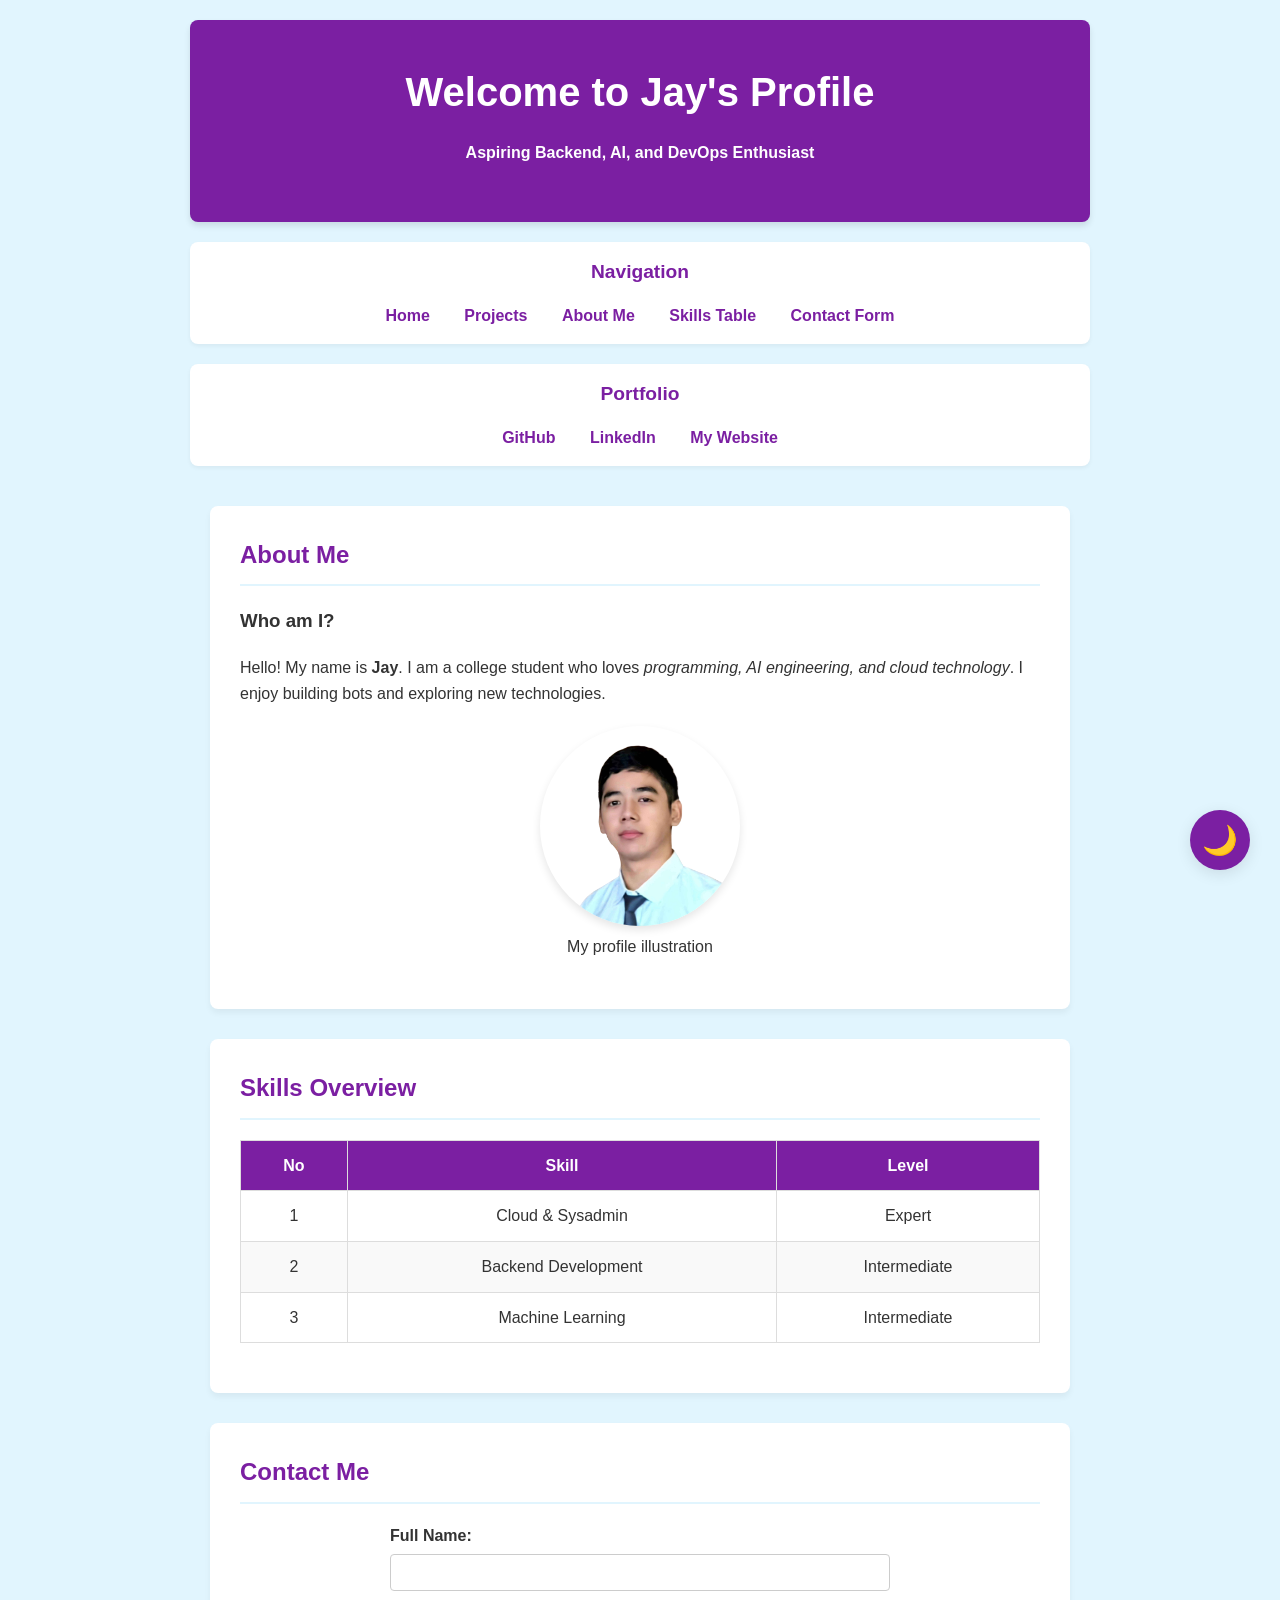
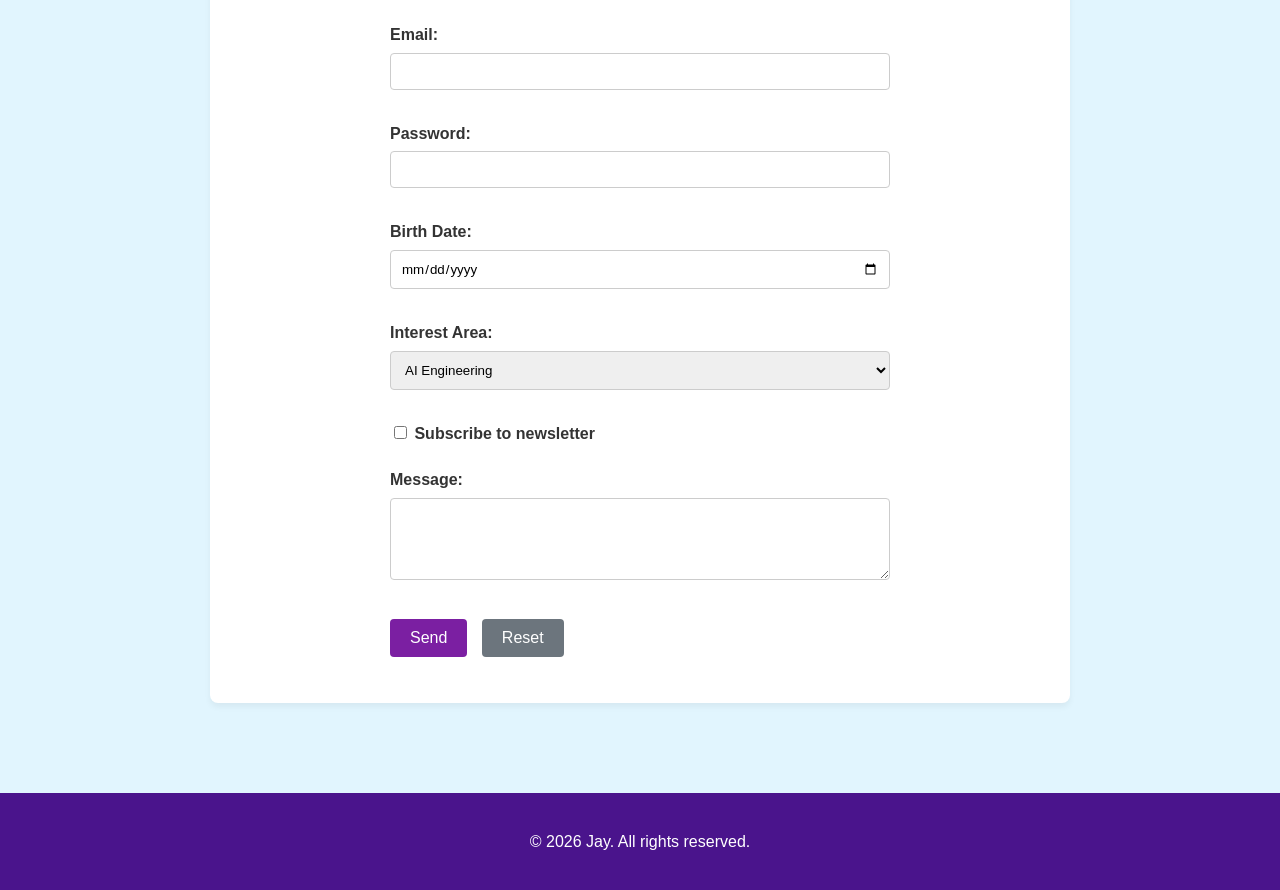
==== Portfolio/index.html @ 57fb41bf "Rename folder" ====
<!DOCTYPE html>
<html lang="en">

<head>
    <meta charset="UTF-8">
    <meta name="viewport" content="width=device-width, initial-scale=1.0">
    <title>Jay's Personal Profile</title>
    <link rel="stylesheet" type="text/css" href="./assets/css/style.css">
    <script src="./scripts/main/script.js" defer></script>
    <noscript>
        JavaScript isn't enabled!!!
    </noscript>
</head>

<!-- 
========================================
Identity:
Name : Jay (Schryzon)
ID : F1D02410053
Role : Student - Universitas Mataram
Project : HTML5 Personal Profile Page
========================================
-->

<body>

    <header>
        <h1>Welcome to Jay's Profile</h1>
        <p><strong>Aspiring Backend, AI, and DevOps Enthusiast</strong></p>
    </header>

    <nav>
        <h2>Navigation</h2>
        <ul>
            <li><a href="index.html">Home</a></li>
            <li><a href="projects.html">Projects</a></li>
            <li><a href="index.html#about">About Me</a></li>
            <li><a href="index.html#skills">Skills Table</a></li>
            <li><a href="index.html#contact">Contact Form</a></li>
        </ul>
    </nav>

    <portfolio>
        <h2>Portfolio</h2>
        <ul>
            <li><a href="https://github.com/Schryzon" target="_blank" rel="noopener noreferrer">GitHub</a></li>
            <li><a href="https://linkedin.com/in/schryzon" target="_blank" rel="noopener noreferrer">LinkedIn</a></li>
            <li><a href="https://3dex.studio" target="_blank" rel="noopener noreferrer">My Website</a></li>
        </ul>
    </portfolio>

    <main>

        <section id="about">
            <h2>About Me</h2>
            <h3>Who am I?</h3>
            <p>
                Hello! My name is <strong>Jay</strong>. I am a college student who loves
                <em>programming, AI engineering, and cloud technology</em>.
                I enjoy building bots and exploring new technologies.
            </p>

            <figure>
                <img src="assets/img/Jay.png" alt="Profile placeholder image of Jay" width="200" height="200">
                <figcaption>My profile illustration</figcaption>
            </figure>
        </section>

        <section id="skills">
            <h2>Skills Overview</h2>

            <table>
                <thead>
                    <tr>
                        <th>No</th>
                        <th>Skill</th>
                        <th>Level</th>
                    </tr>
                </thead>
                <tbody>
                    <tr>
                        <td>1</td>
                        <td>Cloud & Sysadmin</td>
                        <td>Expert</td>
                    </tr>
                    <tr>
                        <td>2</td>
                        <td>Backend Development</td>
                        <td>Intermediate</td>
                    </tr>
                    <tr>
                        <td>3</td>
                        <td>Machine Learning</td>
                        <td>Intermediate</td>
                    </tr>
                </tbody>
            </table>
        </section>

        <section id="contact">
            <h2>Contact Me</h2>

            <form action="#" method="post">

                <p>
                    <label for="fullname">Full Name:</label><br>
                    <input type="text" id="fullname" name="fullname" required>
                </p>

                <p>
                    <label for="email">Email:</label><br>
                    <input type="email" id="email" name="email" required>
                </p>

                <p>
                    <label for="password">Password:</label><br>
                    <input type="password" id="password" name="password">
                </p>

                <p>
                    <label for="birthdate">Birth Date:</label><br>
                    <input type="date" id="birthdate" name="birthdate">
                </p>

                <p>
                    <label for="interest">Interest Area:</label><br>
                    <select id="interest" name="interest">
                        <option value="ai">AI Engineering</option>
                        <option value="backend">Backend Development</option>
                        <option value="cloud">Cloud Computing</option>
                    </select>
                </p>

                <p>
                    <label>
                        <input type="checkbox" name="subscribe">
                        Subscribe to newsletter
                    </label>
                </p>

                <p>
                    <label for="message">Message:</label><br>
                    <textarea id="message" name="message" rows="4" cols="30"></textarea>
                </p>

                <p>
                    <input type="submit" value="Send">
                    <input type="reset" value="Reset">
                </p>

            </form>
        </section>

    </main>

    <footer>
        <h2>Footer</h2>
        <p>&copy; 2026 Jay. All rights reserved.</p>
    </footer>

</body>

</html>
---- Portfolio/assets/css/style.css ----
/* style.css */
:root {
    --bg-color: #e1f5fe;
    --text-color: #333;
    --primary-color: #7b1fa2;
    --secondary-color: #fff;
    --border-radius: 8px;
    --shadow-color: rgba(0, 0, 0, 0.1);
}

/* Overkill Dark Mode Theme */
:root.dark-mode {
    --bg-color: #121212;
    --text-color: #e0e0e0;
    --primary-color: #bb86fc;
    /* Neon purple for contrast */
    --secondary-color: #1e1e1e;
    --shadow-color: rgba(0, 0, 0, 0.6);
}

/* Smooth Transitions for Overkill Effect */
body,
header,
nav,
portfolio,
section,
.project-card,
input,
textarea,
select,
table,
th,
td {
    transition: background-color 0.4s cubic-bezier(0.4, 0, 0.2, 1),
        color 0.4s cubic-bezier(0.4, 0, 0.2, 1),
        border-color 0.4s cubic-bezier(0.4, 0, 0.2, 1),
        box-shadow 0.4s cubic-bezier(0.4, 0, 0.2, 1);
}

body {
    margin: 0;
    font-family: 'Segoe UI', Tahoma, Geneva, Verdana, sans-serif;
    color: var(--text-color);
    background-color: var(--bg-color);
    line-height: 1.6;
}

header {
    background-color: var(--primary-color);
    color: white;
    padding: 40px 20px;
    text-align: center;
    box-shadow: 0 4px 6px rgba(0, 0, 0, 0.1);
    max-width: 900px;
    margin: 20px auto;
    border-radius: var(--border-radius);
    box-sizing: border-box;
}

header h1 {
    margin: 0;
    font-size: 2.5em;
}

nav,
portfolio {
    display: block;
    text-align: center;
    background-color: var(--secondary-color);
    padding: 15px;
    margin: 0 auto 20px;
    box-shadow: 0 2px 4px rgba(0, 0, 0, 0.05);
    max-width: 900px;
    border-radius: var(--border-radius);
    box-sizing: border-box;
}

nav h2,
portfolio h2 {
    margin-top: 0;
    font-size: 1.2em;
    color: var(--primary-color);
}

nav ul,
portfolio ul {
    list-style: none;
    padding: 0;
    margin: 0;
}

nav li,
portfolio li {
    display: inline-block;
    margin: 0 15px;
}

nav a:link,
portfolio a:link {
    text-decoration: none;
    color: var(--primary-color);
    font-weight: bold;
    transition: all 0.3s ease;
}

nav a:visited,
portfolio a:visited {
    color: #4a148c;
    /* Darker purple for visited links */
}

nav a:hover,
portfolio a:hover {
    color: #9c27b0;
    /* Lighter purple on hover */
    text-decoration: underline;
}

nav a:focus-visible,
portfolio a:focus-visible,
.repo-link:focus-visible,
.theme-toggle-btn:focus-visible {
    outline: 3px solid #e91e63;
    outline-offset: 4px;
    border-radius: 2px;
}

nav a:active,
portfolio a:active {
    color: #e91e63;
    /* Pinkish color when clicked */
}

main {
    max-width: 900px;
    margin: auto;
    padding: 20px;
    box-sizing: border-box;
}

section {
    background-color: var(--secondary-color);
    padding: 30px;
    margin-bottom: 30px;
    border-radius: var(--border-radius);
    box-shadow: 0 4px 6px rgba(0, 0, 0, 0.05);
}

section h2 {
    color: var(--primary-color);
    border-bottom: 2px solid var(--bg-color);
    padding-bottom: 10px;
    margin-top: 0;
}

figure {
    text-align: center;
    margin: 20px 0;
}

img {
    border-radius: 50%;
    box-shadow: 0 4px 8px rgba(0, 0, 0, 0.1);
    transition: transform 0.3s ease;
}

img:hover {
    transform: scale(1.05);
}

table {
    width: 100%;
    margin: 20px auto;
    border-collapse: collapse;
    background-color: var(--secondary-color);
}

th,
td {
    padding: 12px;
    border: 1px solid #ddd;
    text-align: center;
}

th {
    background-color: var(--primary-color);
    color: white;
}

tr:nth-child(even) {
    background-color: #f9f9f9;
}

form {
    max-width: 500px;
    margin: 0 auto;
    text-align: left;
}

label {
    font-weight: bold;
    display: inline-block;
    margin-bottom: 5px;
}

input[type="text"],
input[type="email"],
input[type="password"],
input[type="date"],
select,
textarea {
    width: 100%;
    padding: 10px;
    margin-bottom: 15px;
    border: 1px solid #ccc;
    border-radius: 4px;
    box-sizing: border-box;
    font-family: inherit;
}

input[type="text"]:focus,
input[type="email"]:focus,
input[type="password"]:focus,
input[type="date"]:focus,
select:focus,
textarea:focus {
    border: 2px solid var(--primary-color);
    background-color: #f3e5f5;
    /* Very light purple */
    outline: none;
}


input[type="submit"],
input[type="reset"] {
    background-color: var(--primary-color);
    color: white;
    padding: 10px 20px;
    border: none;
    border-radius: 4px;
    cursor: pointer;
    font-size: 1em;
    transition: background-color 0.3s;
    margin-right: 10px;
}

input[type="reset"] {
    background-color: #6c757d;
}

input[type="submit"]:hover {
    background-color: #4a148c;
}

input[type="reset"]:hover {
    background-color: #5a6268;
}

footer {
    text-align: center;
    padding: 20px;
    background-color: #4a148c;
    color: white;
    margin-top: 40px;
}

footer h2 {
    display: none;
}

/* Projects Section Styles */
.projects-container {
    display: flex;
    flex-wrap: wrap;
    gap: 20px;
    justify-content: center;
    padding: 20px 0;
}

.project-card {
    background-color: var(--secondary-color);
    border-radius: var(--border-radius);
    box-shadow: 0 4px 6px rgba(0, 0, 0, 0.1);
    width: 320px;
    /* Slightly wider for 16:9 images */
    transition: transform 0.3s ease, box-shadow 0.3s ease;
    display: flex;
    flex-direction: column;
    overflow: hidden;
    /* Ensure image corners are clipped */
    text-align: left;
}

.project-card:hover {
    transform: translateY(-5px);
    box-shadow: 0 8px 15px rgba(0, 0, 0, 0.15);
}

.project-image-container {
    width: 100%;
    aspect-ratio: 16 / 9;
    background-color: #f0f0f0;
    /* Fallback background */
    overflow: hidden;
    position: relative;
    display: flex;
    align-items: center;
    justify-content: center;
}

.image-fallback-text {
    color: #999;
    font-size: 0.8em;
    position: absolute;
    z-index: 0;
}

.project-image {
    width: 100%;
    height: 100%;
    border-radius: 0%;
    object-fit: cover;
    display: block;
    transition: transform 0.3s ease;
    position: relative;
    z-index: 1;
}

.project-card-content {
    padding: 20px;
    display: flex;
    flex-direction: column;
    flex-grow: 1;
}

.project-card h3 {
    margin-top: 0;
    color: var(--primary-color);
    font-size: 1.25em;
    margin-bottom: 10px;
}

.project-card p {
    font-size: 0.95em;
    flex-grow: 1;
    color: #666;
    margin-bottom: 15px;
}

.project-stats {
    margin-bottom: 15px;
    font-size: 0.85em;
    color: #888;
}

.project-card .repo-link {
    display: inline-block;
    padding: 8px 15px;
    background-color: var(--primary-color);
    color: white;
    text-decoration: none;
    border-radius: 4px;
    font-weight: bold;
    text-align: center;
    margin-top: auto;
}

.project-card .repo-link:hover {
    background-color: #4a148c;
}

#loading-message,
#error-message {
    text-align: center;
    padding: 40px;
    font-size: 1.1em;
    width: 100%;
}

#error-message {
    color: #d32f2f;
}

/* Overkill Dark Mode Toggle Button */
.theme-toggle-btn {
    position: fixed;
    bottom: 30px;
    right: 30px;
    background-color: var(--primary-color);
    color: var(--bg-color);
    border: none;
    border-radius: 50%;
    width: 60px;
    height: 60px;
    font-size: 1.8em;
    cursor: pointer;
    box-shadow: 0 4px 15px var(--shadow-color);
    transition: transform 0.3s cubic-bezier(0.175, 0.885, 0.32, 1.275), background-color 0.4s ease;
    z-index: 1000;
    display: flex;
    align-items: center;
    justify-content: center;
}

.theme-toggle-btn:hover {
    transform: scale(1.15) rotate(15deg);
    box-shadow: 0 6px 20px var(--shadow-color);
}

:root.dark-mode .project-image-container {
    background-color: #333;
}

:root.dark-mode th {
    background-color: #3a005c;
    /* Darker header in table for dark mode */
}

:root.dark-mode a:link {
    filter: brightness(1.2);
    /* Make links pop in dark mode */
}
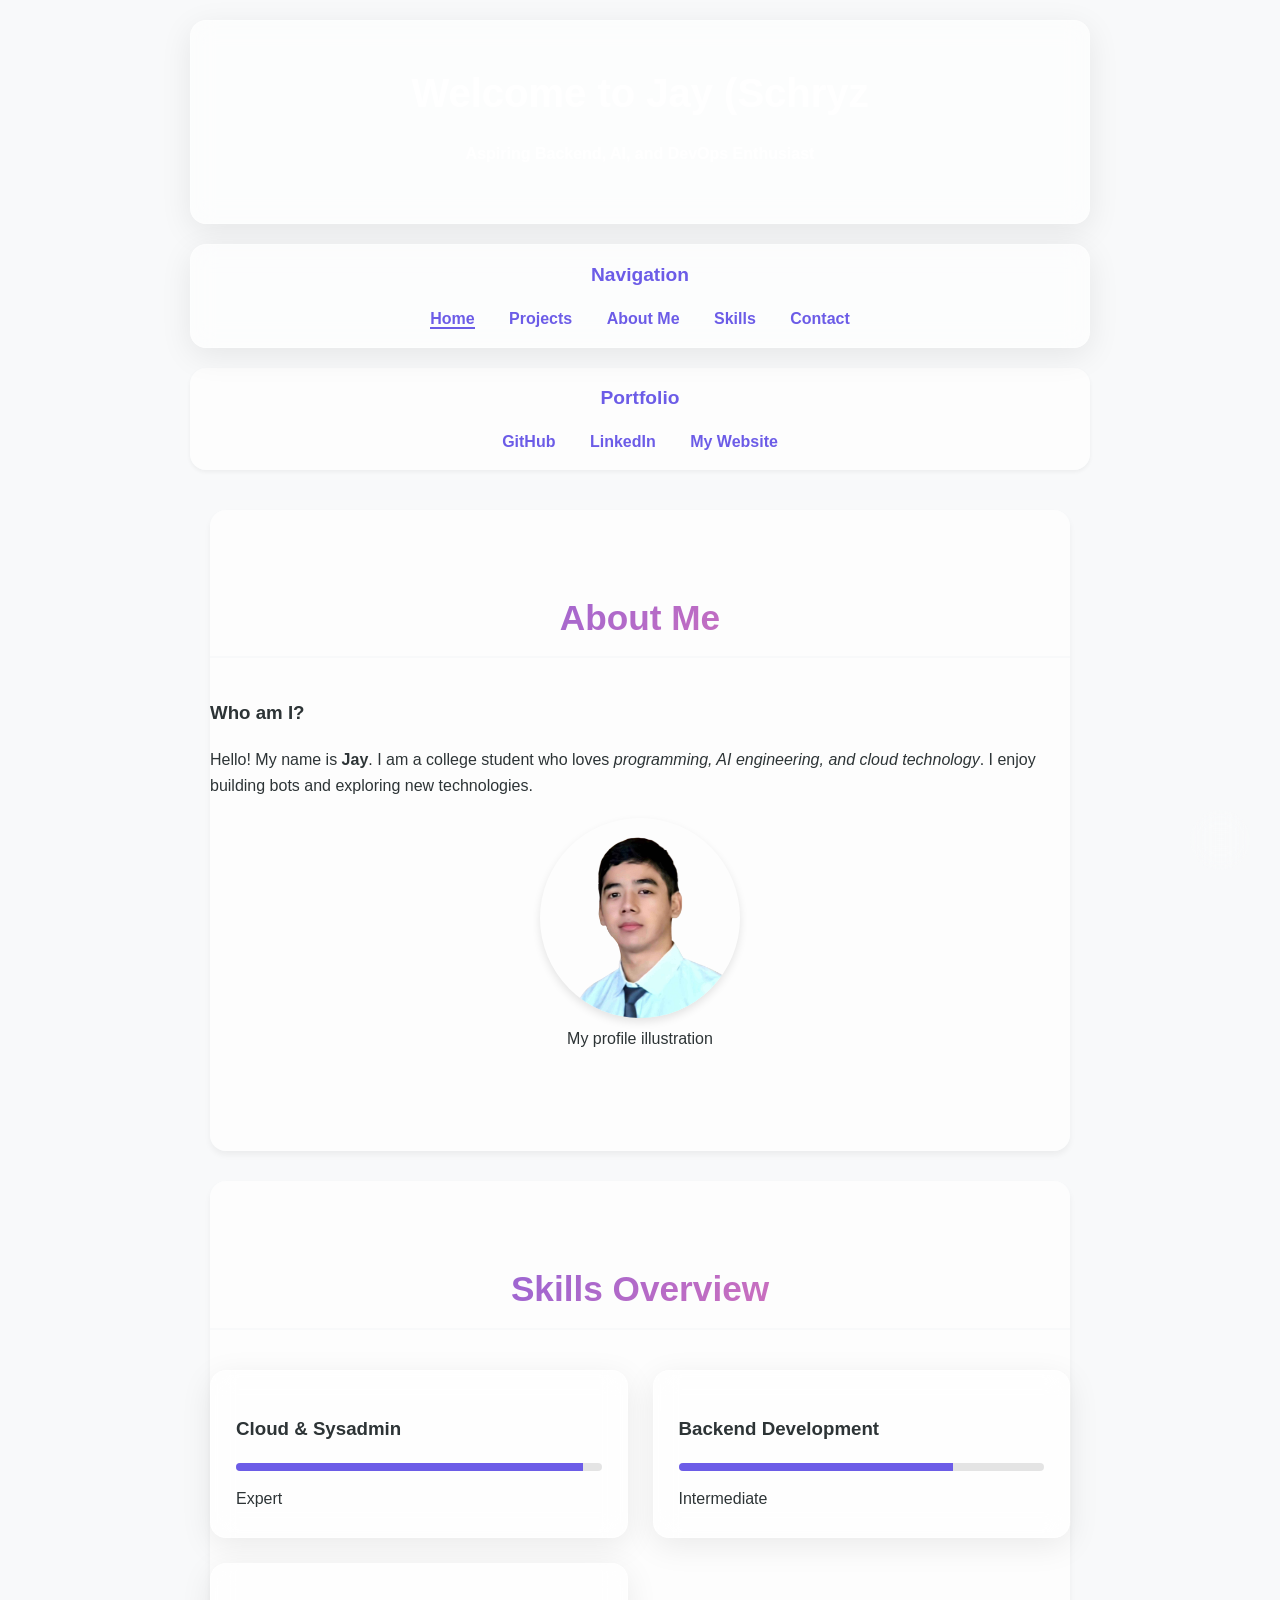
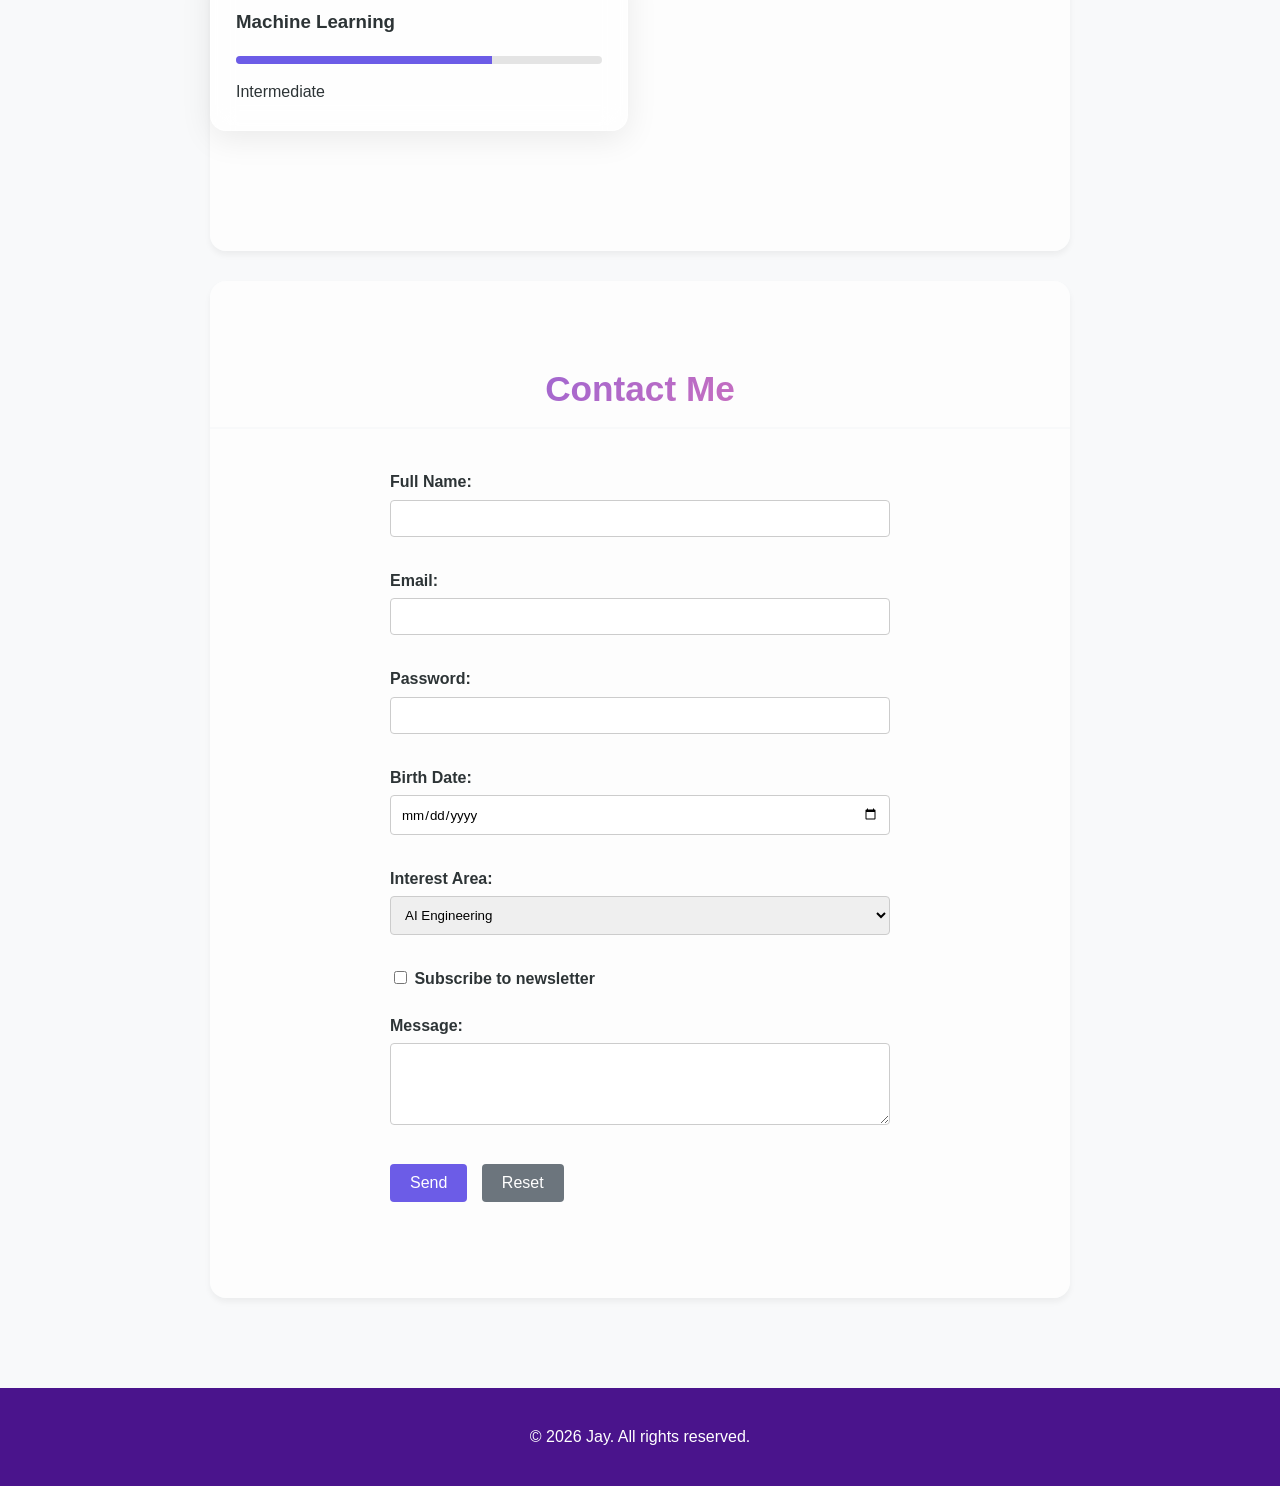
==== commit 019a7faa: "Improve scripts and page elements" ====
--- a/Portfolio/index.html
+++ b/Portfolio/index.html
@@ -24,19 +24,19 @@
 
 <body>
 
-    <header>
-        <h1>Welcome to Jay's Profile</h1>
+    <header class="glass reveal">
+        <h1>Welcome to <span id="typewriter"></span></h1>
         <p><strong>Aspiring Backend, AI, and DevOps Enthusiast</strong></p>
     </header>
 
-    <nav>
+    <nav class="glass">
         <h2>Navigation</h2>
-        <ul>
-            <li><a href="index.html">Home</a></li>
+        <ul id="main-nav-links">
+            <li><a href="#home" class="active">Home</a></li>
             <li><a href="projects.html">Projects</a></li>
-            <li><a href="index.html#about">About Me</a></li>
-            <li><a href="index.html#skills">Skills Table</a></li>
-            <li><a href="index.html#contact">Contact Form</a></li>
+            <li><a href="#about">About Me</a></li>
+            <li><a href="#skills">Skills</a></li>
+            <li><a href="#contact">Contact</a></li>
         </ul>
     </nav>
 
@@ -51,56 +51,50 @@
 
     <main>
 
-        <section id="about">
-            <h2>About Me</h2>
+        <section id="about" class="reveal section-padding">
+            <h2 class="section-title">About Me</h2>
             <h3>Who am I?</h3>
-            <p>
-                Hello! My name is <strong>Jay</strong>. I am a college student who loves
-                <em>programming, AI engineering, and cloud technology</em>.
-                I enjoy building bots and exploring new technologies.
-            </p>
+            <div class="about-content">
+                <p>
+                    Hello! My name is <strong>Jay</strong>. I am a college student who loves
+                    <em>programming, AI engineering, and cloud technology</em>.
+                    I enjoy building bots and exploring new technologies.
+                </p>
 
-            <figure>
-                <img src="assets/img/Jay.png" alt="Profile placeholder image of Jay" width="200" height="200">
-                <figcaption>My profile illustration</figcaption>
-            </figure>
+                <figure>
+                    <img src="assets/img/Jay.png" alt="Profile placeholder image of Jay" width="200" height="200">
+                    <figcaption>My profile illustration</figcaption>
+                </figure>
+            </div>
         </section>
 
-        <section id="skills">
-            <h2>Skills Overview</h2>
+        <section id="skills" class="reveal section-padding">
+            <h2 class="section-title">Skills Overview</h2>
 
-            <table>
-                <thead>
-                    <tr>
-                        <th>No</th>
-                        <th>Skill</th>
-                        <th>Level</th>
-                    </tr>
-                </thead>
-                <tbody>
-                    <tr>
-                        <td>1</td>
-                        <td>Cloud & Sysadmin</td>
-                        <td>Expert</td>
-                    </tr>
-                    <tr>
-                        <td>2</td>
-                        <td>Backend Development</td>
-                        <td>Intermediate</td>
-                    </tr>
-                    <tr>
-                        <td>3</td>
-                        <td>Machine Learning</td>
-                        <td>Intermediate</td>
-                    </tr>
-                </tbody>
-            </table>
+            <div class="skill-grid">
+                <div class="skill-card glass" data-level="95">
+                    <h3>Cloud & Sysadmin</h3>
+                    <div class="skill-progress"><div class="progress-bar" style="width: 0%;"></div></div>
+                    <span>Expert</span>
+                </div>
+                <div class="skill-card glass" data-level="75">
+                    <h3>Backend Development</h3>
+                    <div class="skill-progress"><div class="progress-bar" style="width: 0%;"></div></div>
+                    <span>Intermediate</span>
+                </div>
+                <div class="skill-card glass" data-level="70">
+                    <h3>Machine Learning</h3>
+                    <div class="skill-progress"><div class="progress-bar" style="width: 0%;"></div></div>
+                    <span>Intermediate</span>
+                </div>
+            </div>
         </section>
 
-        <section id="contact">
-            <h2>Contact Me</h2>
+        <section id="contact" class="reveal section-padding">
+            <h2 class="section-title">Contact Me</h2>
 
-            <form action="#" method="post">
+            <form action="#" method="post" id="main-contact-form">
+                <!-- Rest of the form remains same but with better styling classes soon -->
 
                 <p>
                     <label for="fullname">Full Name:</label><br>
--- a/Portfolio/assets/css/style.css
+++ b/Portfolio/assets/css/style.css
@@ -1,21 +1,45 @@
-/* style.css */
+/* Modern Design Tokens & Glassmorphism */
 :root {
-    --bg-color: #e1f5fe;
-    --text-color: #333;
-    --primary-color: #7b1fa2;
-    --secondary-color: #fff;
-    --border-radius: 8px;
-    --shadow-color: rgba(0, 0, 0, 0.1);
-}
-
-/* Overkill Dark Mode Theme */
+    --bg-color: #f8f9fa;
+    --text-color: #2d3436;
+    --primary-color: #6c5ce7;
+    --primary-glow: rgba(108, 92, 231, 0.3);
+    --secondary-color: rgba(255, 255, 255, 0.7);
+    --border-radius: 16px;
+    --shadow-color: rgba(0, 0, 0, 0.08);
+    --glass-bg: rgba(255, 255, 255, 0.6);
+    --glass-border: rgba(255, 255, 255, 0.3);
+}
+
 :root.dark-mode {
-    --bg-color: #121212;
-    --text-color: #e0e0e0;
-    --primary-color: #bb86fc;
-    /* Neon purple for contrast */
-    --secondary-color: #1e1e1e;
-    --shadow-color: rgba(0, 0, 0, 0.6);
+    --bg-color: #0f172a;
+    --text-color: #f1f5f9;
+    --primary-color: #a78bfa;
+    --primary-glow: rgba(167, 139, 250, 0.3);
+    --secondary-color: rgba(30, 41, 59, 0.7);
+    --shadow-color: rgba(0, 0, 0, 0.4);
+    --glass-bg: rgba(15, 23, 42, 0.6);
+    --glass-border: rgba(255, 255, 255, 0.1);
+}
+
+.glass {
+    background: var(--glass-bg);
+    backdrop-filter: blur(12px);
+    -webkit-backdrop-filter: blur(12px);
+    border: 1px solid var(--glass-border);
+    box-shadow: 0 8px 32px 0 var(--shadow-color);
+}
+
+/* Reveal Animations */
+.reveal {
+    opacity: 0;
+    transform: translateY(30px);
+    transition: all 0.8s cubic-bezier(0.4, 0, 0.2, 1);
+}
+
+.reveal.active {
+    opacity: 1;
+    transform: translateY(0);
 }
 
 /* Smooth Transitions for Overkill Effect */
@@ -116,19 +140,28 @@
     text-decoration: underline;
 }
 
-nav a:focus-visible,
-portfolio a:focus-visible,
-.repo-link:focus-visible,
-.theme-toggle-btn:focus-visible {
-    outline: 3px solid #e91e63;
-    outline-offset: 4px;
-    border-radius: 2px;
-}
-
-nav a:active,
-portfolio a:active {
-    color: #e91e63;
-    /* Pinkish color when clicked */
+nav a.active {
+    color: var(--primary-color);
+    border-bottom: 2px solid var(--primary-color);
+}
+
+#home { 
+    height: 1px;
+    margin-top: -1px;
+}
+
+.section-padding {
+    padding: 80px 0;
+}
+
+.section-title {
+    font-size: 2.2rem;
+    margin-bottom: 40px;
+    text-align: center;
+    background: linear-gradient(135deg, var(--primary-color), #fd79a8);
+    background-clip: text;
+    -webkit-background-clip: text;
+    -webkit-text-fill-color: transparent;
 }
 
 main {
@@ -168,27 +201,81 @@
     transform: scale(1.05);
 }
 
-table {
-    width: 100%;
-    margin: 20px auto;
-    border-collapse: collapse;
-    background-color: var(--secondary-color);
-}
-
-th,
-td {
-    padding: 12px;
-    border: 1px solid #ddd;
-    text-align: center;
-}
-
-th {
-    background-color: var(--primary-color);
+/* Skill Grid & Cards */
+.skill-grid {
+    display: grid;
+    grid-template-columns: repeat(auto-fit, minmax(280px, 1fr));
+    gap: 25px;
+    margin: 40px 0;
+}
+
+.skill-card {
+    padding: 25px;
+    border-radius: var(--border-radius);
+    text-align: left;
+    transition: transform 0.3s ease;
+}
+
+.skill-card:hover {
+    transform: translateY(-5px);
+}
+
+.skill-progress {
+    height: 8px;
+    background: rgba(0, 0, 0, 0.1);
+    border-radius: 4px;
+    margin: 15px 0;
+    overflow: hidden;
+}
+
+:root.dark-mode .skill-progress {
+    background: rgba(255, 255, 255, 0.1);
+}
+
+.progress-bar {
+    height: 100%;
+    background: var(--primary-color);
+    width: 0;
+    transition: width 1.5s ease-out;
+}
+
+.typewriter-cursor {
+    border-right: 2px solid var(--primary-color);
+    animation: blink 0.7s infinite;
+}
+
+@keyframes blink {
+    50% { border-color: transparent; }
+}
+
+/* Scroll to Top */
+.scroll-top-btn {
+    position: fixed;
+    bottom: 30px;
+    left: 30px;
+    width: 50px;
+    height: 50px;
+    background: var(--primary-color);
     color: white;
-}
-
-tr:nth-child(even) {
-    background-color: #f9f9f9;
+    border-radius: 50%;
+    border: none;
+    display: none;
+    align-items: center;
+    justify-content: center;
+    cursor: pointer;
+    box-shadow: 0 4px 12px var(--shadow-color);
+    z-index: 999;
+    transition: all 0.3s ease;
+}
+
+.scroll-top-btn.visible {
+    display: flex;
+    animation: fadeInUp 0.5s ease;
+}
+
+@keyframes fadeInUp {
+    from { opacity: 0; transform: translateY(20px); }
+    to { opacity: 1; transform: translateY(0); }
 }
 
 form {
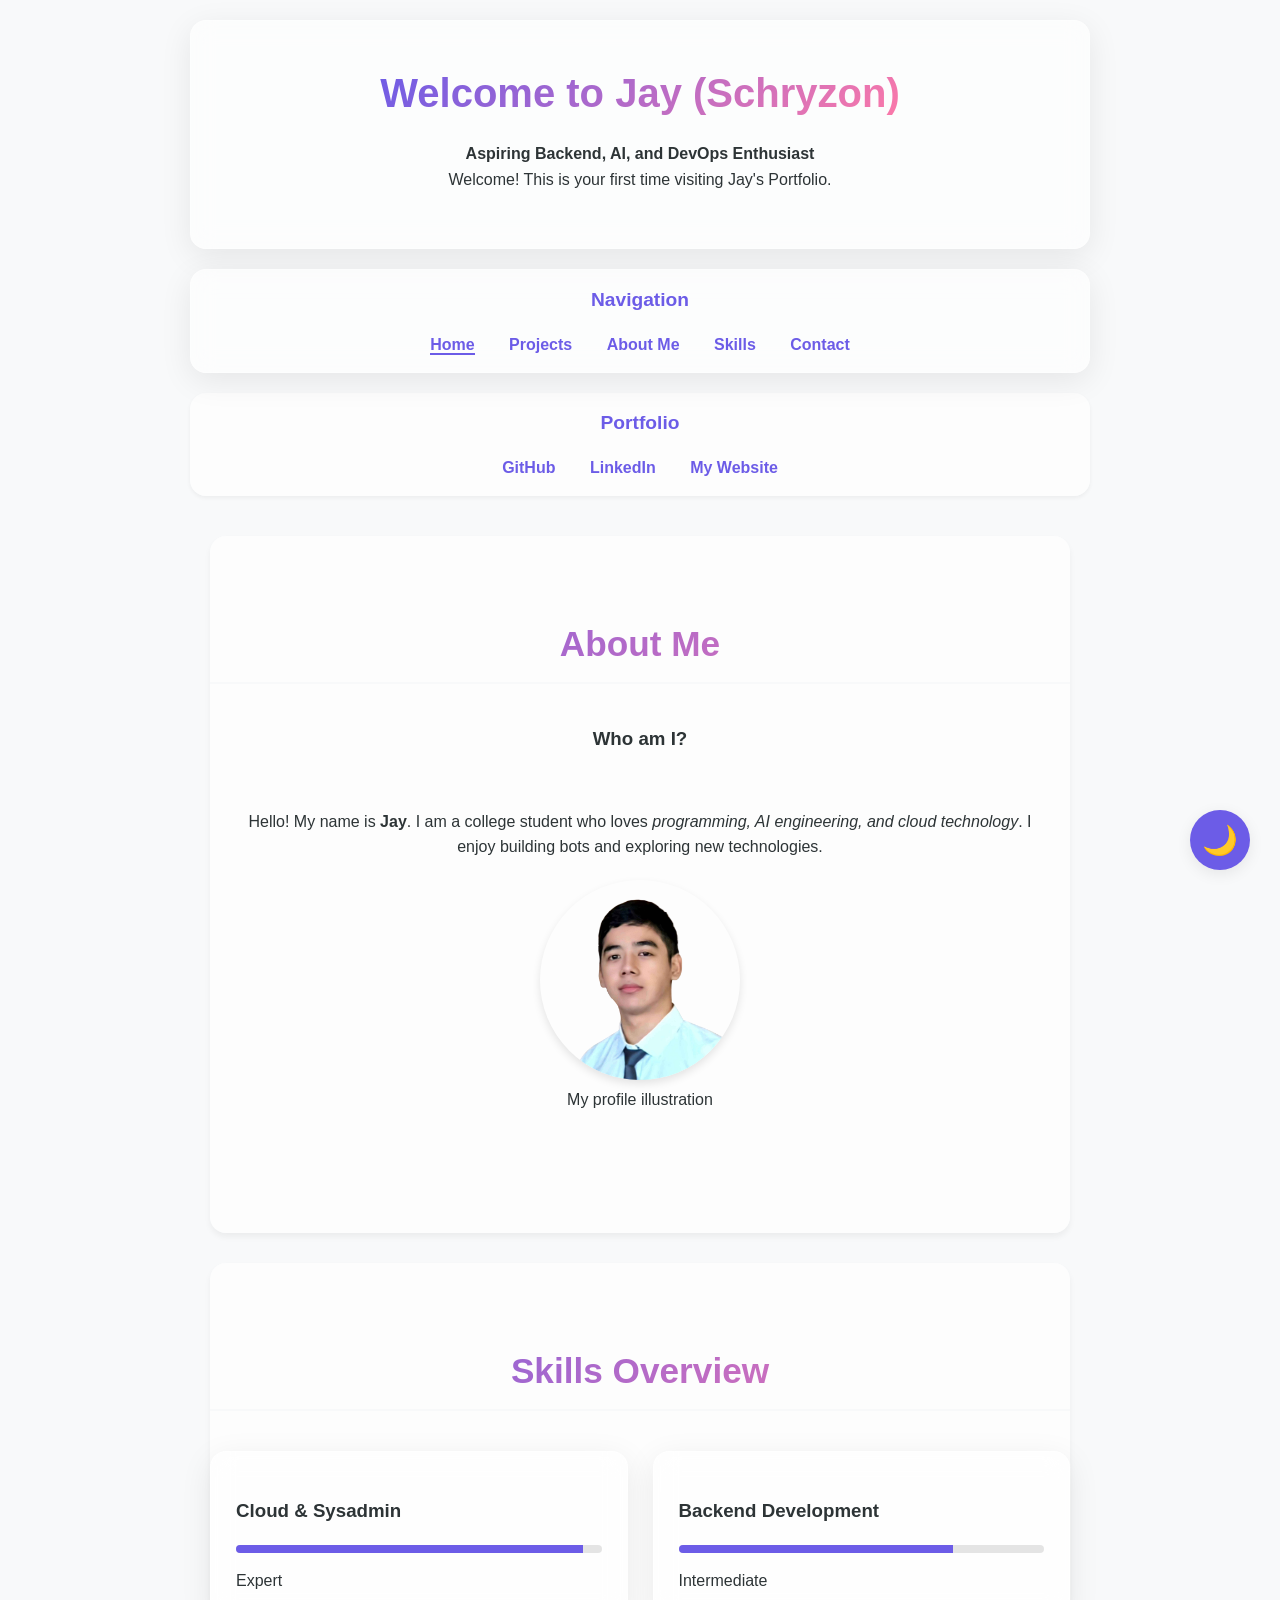
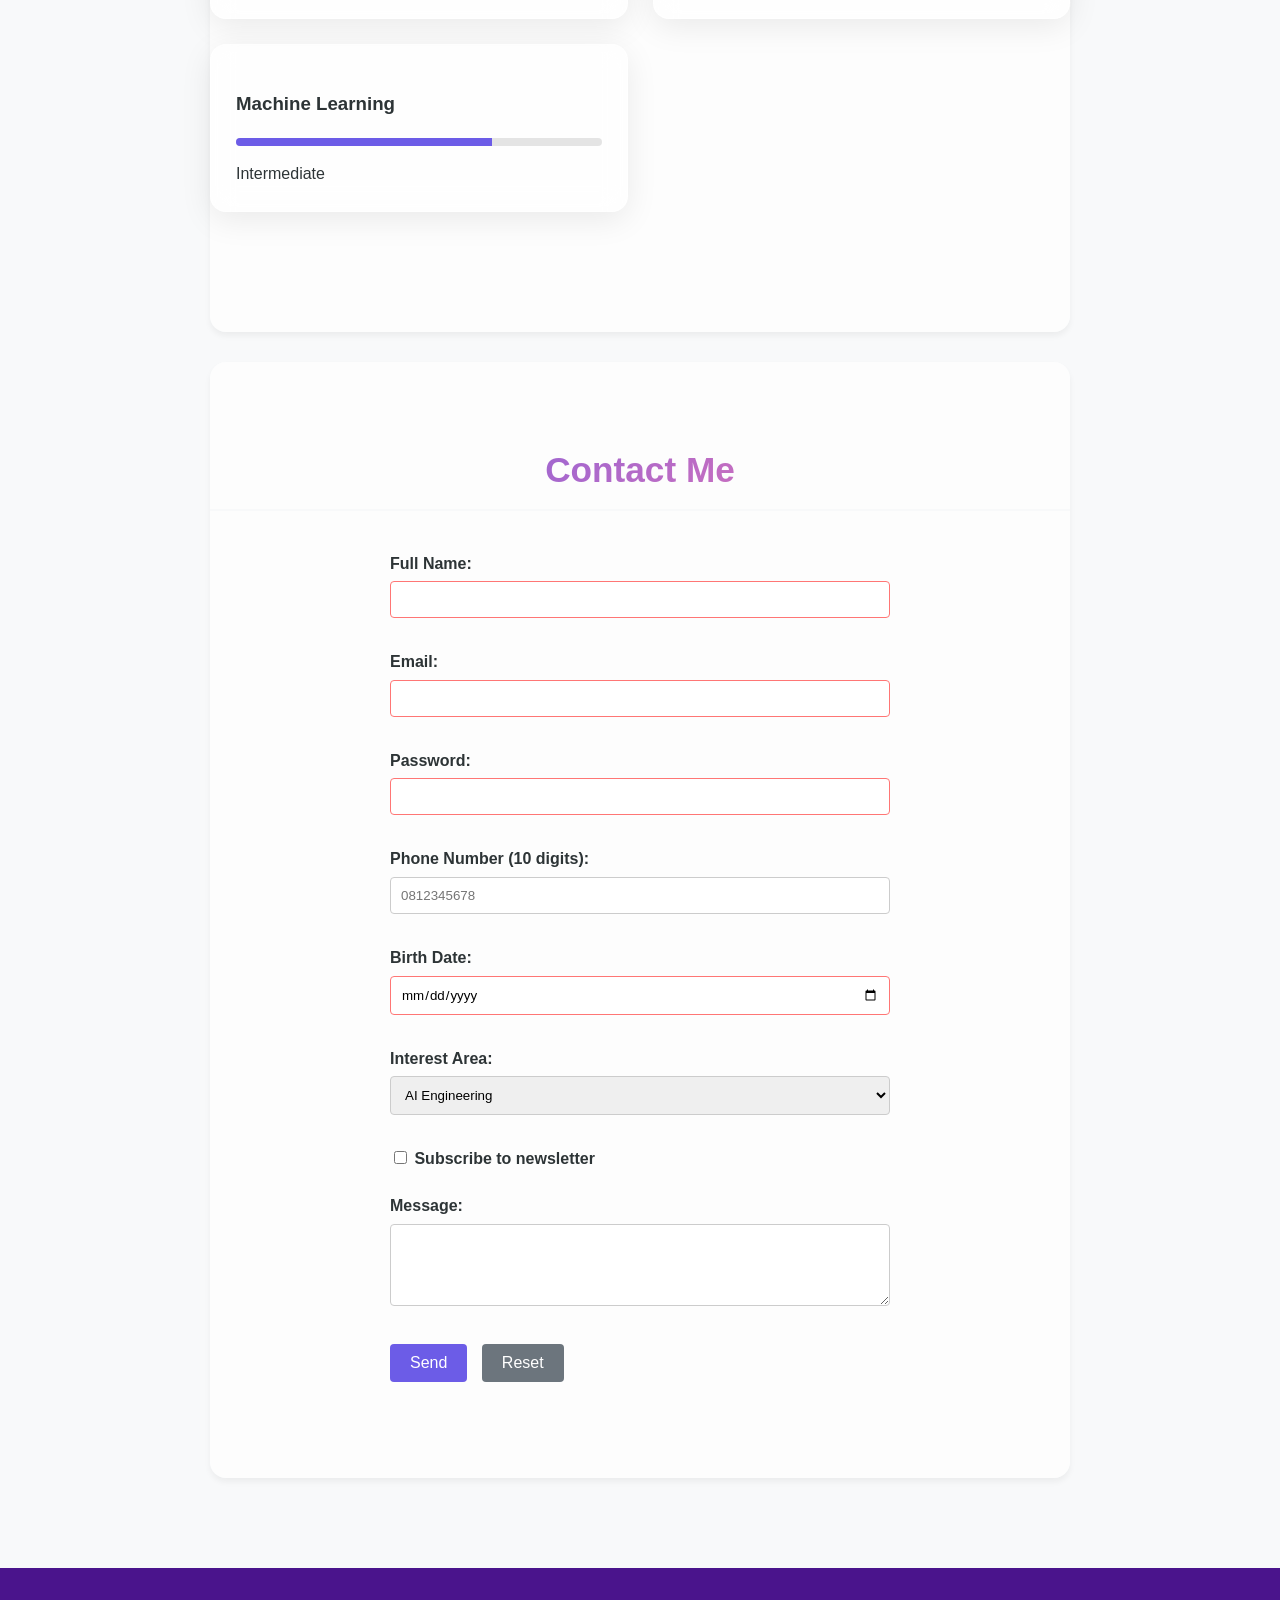
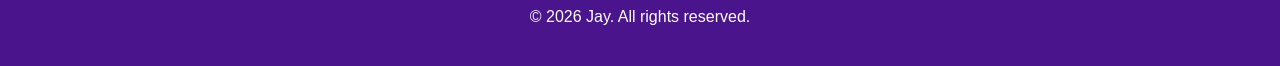
==== commit 48ee6cec: "Added more stuff because why not? Makes me cool and all" ====
--- a/Portfolio/index.html
+++ b/Portfolio/index.html
@@ -26,7 +26,7 @@
 
     <header class="glass reveal">
         <h1>Welcome to <span id="typewriter"></span></h1>
-        <p><strong>Aspiring Backend, AI, and DevOps Enthusiast</strong></p>
+        <p id="subtitle"><strong>Aspiring Backend, AI, and DevOps Enthusiast</strong></p>
     </header>
 
     <nav class="glass">
@@ -74,17 +74,23 @@
             <div class="skill-grid">
                 <div class="skill-card glass" data-level="95">
                     <h3>Cloud & Sysadmin</h3>
-                    <div class="skill-progress"><div class="progress-bar" style="width: 0%;"></div></div>
+                    <div class="skill-progress">
+                        <div class="progress-bar" style="width: 0%;"></div>
+                    </div>
                     <span>Expert</span>
                 </div>
                 <div class="skill-card glass" data-level="75">
                     <h3>Backend Development</h3>
-                    <div class="skill-progress"><div class="progress-bar" style="width: 0%;"></div></div>
+                    <div class="skill-progress">
+                        <div class="progress-bar" style="width: 0%;"></div>
+                    </div>
                     <span>Intermediate</span>
                 </div>
                 <div class="skill-card glass" data-level="70">
                     <h3>Machine Learning</h3>
-                    <div class="skill-progress"><div class="progress-bar" style="width: 0%;"></div></div>
+                    <div class="skill-progress">
+                        <div class="progress-bar" style="width: 0%;"></div>
+                    </div>
                     <span>Intermediate</span>
                 </div>
             </div>
@@ -99,21 +105,31 @@
                 <p>
                     <label for="fullname">Full Name:</label><br>
                     <input type="text" id="fullname" name="fullname" required>
+                    <span class="error-msg" id="fullname-error"></span>
                 </p>
 
                 <p>
                     <label for="email">Email:</label><br>
                     <input type="email" id="email" name="email" required>
+                    <span class="error-msg" id="email-error"></span>
                 </p>
 
                 <p>
                     <label for="password">Password:</label><br>
-                    <input type="password" id="password" name="password">
+                    <input type="password" id="password" name="password" required>
+                    <span class="error-msg" id="password-error"></span>
+                </p>
+
+                <p>
+                    <label for="phone">Phone Number (10 digits):</label><br>
+                    <input type="tel" id="phone" name="phone" placeholder="0812345678" required>
+                    <span class="error-msg" id="phone-error"></span>
                 </p>
 
                 <p>
                     <label for="birthdate">Birth Date:</label><br>
-                    <input type="date" id="birthdate" name="birthdate">
+                    <input type="date" id="birthdate" name="birthdate" required>
+                    <span class="error-msg" id="birthdate-error"></span>
                 </p>
 
                 <p>
@@ -134,7 +150,8 @@
 
                 <p>
                     <label for="message">Message:</label><br>
-                    <textarea id="message" name="message" rows="4" cols="30"></textarea>
+                    <textarea id="message" name="message" rows="4" cols="30" required></textarea>
+                    <span class="error-msg" id="message-error"></span>
                 </p>
 
                 <p>
--- a/Portfolio/assets/css/style.css
+++ b/Portfolio/assets/css/style.css
@@ -2,6 +2,7 @@
 :root {
     --bg-color: #f8f9fa;
     --text-color: #2d3436;
+    --text-muted: #636e72;
     --primary-color: #6c5ce7;
     --primary-glow: rgba(108, 92, 231, 0.3);
     --secondary-color: rgba(255, 255, 255, 0.7);
@@ -9,17 +10,20 @@
     --shadow-color: rgba(0, 0, 0, 0.08);
     --glass-bg: rgba(255, 255, 255, 0.6);
     --glass-border: rgba(255, 255, 255, 0.3);
+    --gradient-end: #fd79a8;
 }
 
 :root.dark-mode {
     --bg-color: #0f172a;
     --text-color: #f1f5f9;
+    --text-muted: #94a3b8;
     --primary-color: #a78bfa;
     --primary-glow: rgba(167, 139, 250, 0.3);
     --secondary-color: rgba(30, 41, 59, 0.7);
     --shadow-color: rgba(0, 0, 0, 0.4);
     --glass-bg: rgba(15, 23, 42, 0.6);
     --glass-border: rgba(255, 255, 255, 0.1);
+    --gradient-end: #ff758c;
 }
 
 .glass {
@@ -54,11 +58,32 @@
 select,
 table,
 th,
-td {
+td,
+h1,
+h2,
+h3,
+p,
+a,
+span,
+li,
+label,
+img {
     transition: background-color 0.4s cubic-bezier(0.4, 0, 0.2, 1),
         color 0.4s cubic-bezier(0.4, 0, 0.2, 1),
         border-color 0.4s cubic-bezier(0.4, 0, 0.2, 1),
-        box-shadow 0.4s cubic-bezier(0.4, 0, 0.2, 1);
+        box-shadow 0.4s cubic-bezier(0.4, 0, 0.2, 1),
+        transform 0.3s ease;
+}
+
+#about h3 {
+    text-align: center;
+}
+
+.about-content {
+    justify-content: center;
+    text-align: center;
+    gap: 20px;
+    padding: 20px;
 }
 
 body {
@@ -70,8 +95,6 @@
 }
 
 header {
-    background-color: var(--primary-color);
-    color: white;
     padding: 40px 20px;
     text-align: center;
     box-shadow: 0 4px 6px rgba(0, 0, 0, 0.1);
@@ -79,11 +102,19 @@
     margin: 20px auto;
     border-radius: var(--border-radius);
     box-sizing: border-box;
+    color: var(--text-color);
 }
 
 header h1 {
     margin: 0;
     font-size: 2.5em;
+    color: var(--primary-color);
+    /* Fallback */
+    background: linear-gradient(135deg, var(--primary-color), var(--gradient-end));
+    -webkit-background-clip: text;
+    background-clip: text;
+    -webkit-text-fill-color: transparent;
+    display: inline-block;
 }
 
 nav,
@@ -145,7 +176,7 @@
     border-bottom: 2px solid var(--primary-color);
 }
 
-#home { 
+#home {
     height: 1px;
     margin-top: -1px;
 }
@@ -158,7 +189,9 @@
     font-size: 2.2rem;
     margin-bottom: 40px;
     text-align: center;
-    background: linear-gradient(135deg, var(--primary-color), #fd79a8);
+    color: var(--primary-color);
+    /* Fallback for older browsers */
+    background: linear-gradient(135deg, var(--primary-color), var(--gradient-end));
     background-clip: text;
     -webkit-background-clip: text;
     -webkit-text-fill-color: transparent;
@@ -245,7 +278,9 @@
 }
 
 @keyframes blink {
-    50% { border-color: transparent; }
+    50% {
+        border-color: transparent;
+    }
 }
 
 /* Scroll to Top */
@@ -274,8 +309,15 @@
 }
 
 @keyframes fadeInUp {
-    from { opacity: 0; transform: translateY(20px); }
-    to { opacity: 1; transform: translateY(0); }
+    from {
+        opacity: 0;
+        transform: translateY(20px);
+    }
+
+    to {
+        opacity: 1;
+        transform: translateY(0);
+    }
 }
 
 form {
@@ -294,6 +336,7 @@
 input[type="email"],
 input[type="password"],
 input[type="date"],
+input[type="tel"],
 select,
 textarea {
     width: 100%;
@@ -308,13 +351,42 @@
 input[type="text"]:focus,
 input[type="email"]:focus,
 input[type="password"]:focus,
+input[type="tel"]:focus,
 input[type="date"]:focus,
 select:focus,
 textarea:focus {
     border: 2px solid var(--primary-color);
-    background-color: #f3e5f5;
-    /* Very light purple */
+    background-color: var(--secondary-color);
     outline: none;
+}
+
+input:invalid:not(:placeholder-shown):not(:focus) {
+    border-color: #ff7675;
+}
+
+.error-msg {
+    color: #ff7675;
+    font-size: 0.85em;
+    display: none;
+    margin-top: 5px;
+    font-weight: 500;
+}
+
+.error-msg.visible {
+    display: block;
+    animation: fadeIn 0.3s ease;
+}
+
+@keyframes fadeIn {
+    from {
+        opacity: 0;
+        transform: translateY(-5px);
+    }
+
+    to {
+        opacity: 1;
+        transform: translateY(0);
+    }
 }
 
 
@@ -430,14 +502,14 @@
 .project-card p {
     font-size: 0.95em;
     flex-grow: 1;
-    color: #666;
+    color: var(--text-muted);
     margin-bottom: 15px;
 }
 
 .project-stats {
     margin-bottom: 15px;
     font-size: 0.85em;
-    color: #888;
+    color: var(--text-muted);
 }
 
 .project-card .repo-link {
